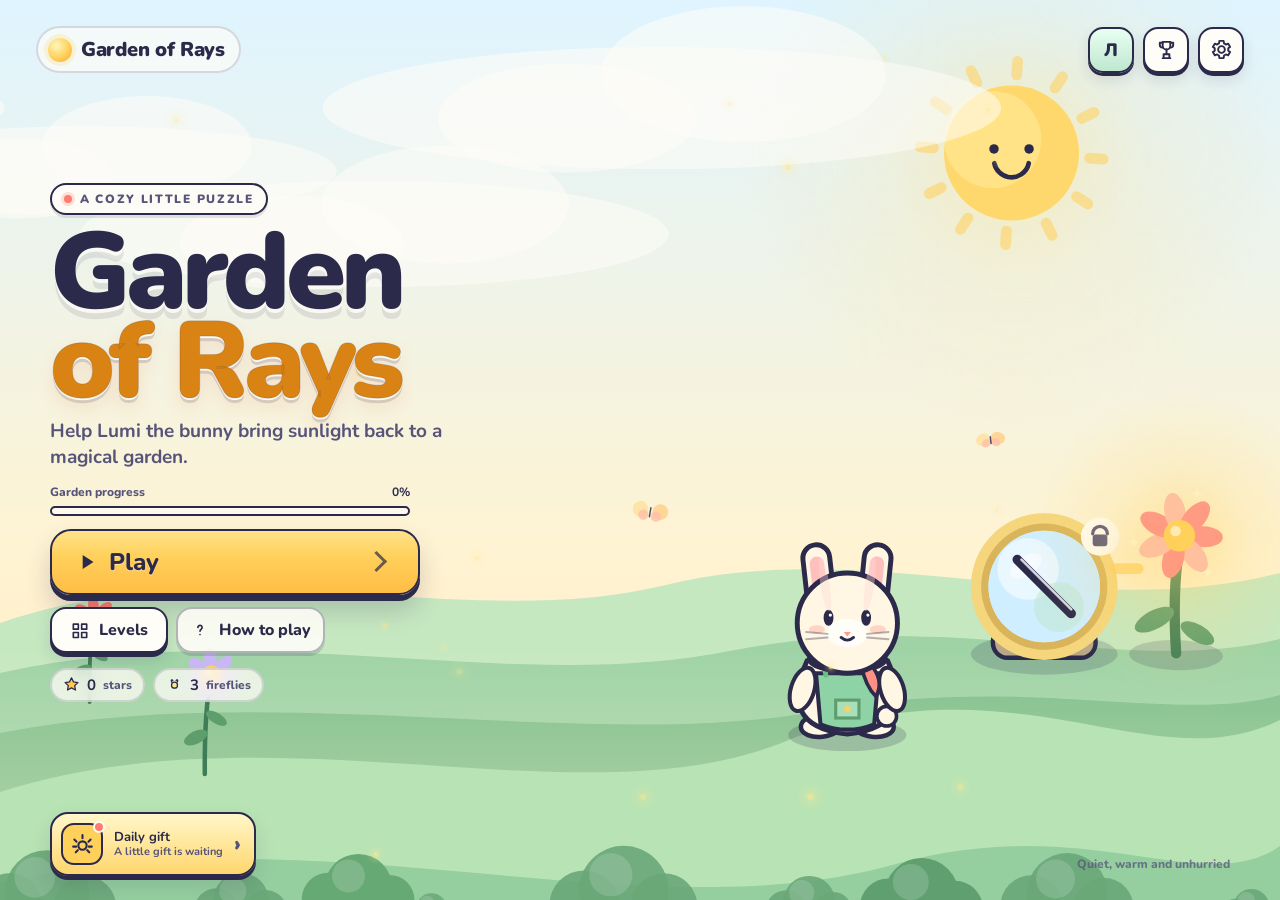
==== index.html @ 7d16b729 "Publish Garden of Rays and Echo Station" ====
<!DOCTYPE html>
<html lang="ru">
<head>
  <meta charset="utf-8">
  <meta name="viewport" content="width=device-width, initial-scale=1, maximum-scale=1, user-scalable=no, viewport-fit=cover">
  <meta name="theme-color" content="#fff6e3">
  <meta name="description" content="Сад Лучей — уютная головоломка о зайчике Луми, который возвращает свет в волшебный сад.">
  <title>Сад Лучей</title>
  <link rel="icon" href="data:image/svg+xml,%3Csvg xmlns='http://www.w3.org/2000/svg' viewBox='0 0 64 64'%3E%3Ccircle cx='32' cy='32' r='30' fill='%23ffd05a'/%3E%3Ccircle cx='32' cy='32' r='17' fill='%23fff6e3'/%3E%3Ccircle cx='26' cy='29' r='2.6' fill='%232b2a4a'/%3E%3Ccircle cx='38' cy='29' r='2.6' fill='%232b2a4a'/%3E%3Cpath d='M26 37q6 5 12 0' fill='none' stroke='%232b2a4a' stroke-width='2.4' stroke-linecap='round'/%3E%3C/svg%3E">
  <link rel="stylesheet" href="assets/style.css">
</head>
<body>
  <div id="app">
    <canvas id="scene" aria-hidden="true"></canvas>

    <div id="ui">
      <div id="loading" class="loading" aria-live="polite">
        <div class="loading-sun" aria-hidden="true"></div>
        <div class="loading-title" id="loading-title">Сад Лучей</div>
        <div class="loading-bar"><i></i></div>
        <div class="loading-text" id="loading-text">Выращиваем лучики…</div>
      </div>

      <section id="screen-menu" class="screen menu" aria-label="Меню">
        <header class="menu-top">
          <div class="brand-mini">
            <span class="brand-sun" aria-hidden="true"></span>
            <span id="brand-name">Сад Лучей</span>
          </div>
          <div class="top-actions">
            <button class="icon-btn" id="btn-profile" aria-label="Профиль" title="Профиль">
              <span class="avatar-fallback" id="profile-avatar">Л</span>
            </button>
            <button class="icon-btn" id="btn-achievements" aria-label="Достижения" title="Достижения">
              <svg viewBox="0 0 24 24" aria-hidden="true"><path d="M8 4h8v4a4 4 0 0 1-8 0V4Z"/><path d="M8 5H5v2a3 3 0 0 0 3 3M16 5h3v2a3 3 0 0 1-3 3M12 12v5M8 21h8M9 17h6v4H9z"/></svg>
            </button>
            <button class="icon-btn" id="btn-settings" aria-label="Настройки" title="Настройки">
              <svg viewBox="0 0 24 24" aria-hidden="true"><path d="M12 15.5a3.5 3.5 0 1 0 0-7 3.5 3.5 0 0 0 0 7Z"/><path d="M19 13.2a7 7 0 0 0 0-2.4l2-1.5-2-3.4-2.4 1a7 7 0 0 0-2-1.2L14.2 3H9.8l-.4 2.7a7 7 0 0 0-2 1.2l-2.4-1-2 3.4 2 1.5a7 7 0 0 0 0 2.4l-2 1.5 2 3.4 2.4-1a7 7 0 0 0 2 1.2l.4 2.7h4.4l.4-2.7a7 7 0 0 0 2-1.2l2.4 1 2-3.4-2-1.5Z"/></svg>
            </button>
          </div>
        </header>

        <div class="menu-hero">
          <div class="menu-copy">
            <div class="eyebrow" id="menu-eyebrow">Уютная головоломка</div>
            <h1 class="logo" id="menu-logo">Сад<br><span>Лучей</span></h1>
            <p class="tagline" id="menu-tagline">Помоги зайчику Луми вернуть солнце в волшебный сад.</p>
            <div class="progress-wrap" id="menu-progress-wrap">
              <div class="progress-top"><span id="menu-progress-label">Прогресс сада</span><strong id="menu-progress-value">0%</strong></div>
              <div class="progress"><i id="menu-progress-bar"></i></div>
            </div>
            <button class="btn btn-primary btn-xl" id="btn-play">
              <svg viewBox="0 0 24 24" aria-hidden="true"><path d="M8 5.5v13l10-6.5-10-6.5Z" fill="currentColor" stroke="none"/></svg>
              <span id="btn-play-label">Играть</span>
            </button>
            <div class="menu-row">
              <button class="btn btn-soft" id="btn-levels">
                <svg viewBox="0 0 24 24" aria-hidden="true"><path d="M4 5h6v6H4zM14 5h6v6h-6zM4 15h6v6H4zM14 15h6v6h-6z"/></svg>
                <span id="btn-levels-label">Уровни</span>
              </button>
              <button class="btn btn-ghost" id="btn-howto">
                <svg viewBox="0 0 24 24" aria-hidden="true"><path d="M9.5 9a2.5 2.5 0 1 1 4.2 1.8c-1 .8-1.7 1.3-1.7 2.7"/><path d="M12 17.5h.01"/></svg>
                <span id="btn-howto-label">Как играть</span>
              </button>
            </div>
            <div class="menu-stats">
              <div class="stat-pill"><span class="stat-icon star-icon" aria-hidden="true"></span><strong id="menu-stars">0</strong><span id="menu-stars-label">звёзд</span></div>
              <div class="stat-pill"><span class="stat-icon fly-icon" aria-hidden="true"></span><strong id="menu-flies">3</strong><span id="menu-flies-label">светлячка</span></div>
            </div>
          </div>
          <div class="menu-scene-space" id="menu-scene-space" aria-hidden="true"></div>
        </div>

        <footer class="menu-bottom">
          <button class="daily-card" id="btn-daily">
            <span class="daily-icon" aria-hidden="true">
              <svg viewBox="0 0 24 24"><path d="M12 3v3M4.2 7.2l2.1 2.1M19.8 7.2l-2.1 2.1M3 14h3M18 14h3M5.5 19.5l2-2M18.5 19.5l-2-2"/><circle cx="12" cy="13" r="4"/></svg>
              <i id="daily-badge"></i>
            </span>
            <span class="daily-copy"><strong id="daily-title">Подарок дня</strong><small id="daily-sub">Загляни в сад за светлячками</small></span>
            <span class="daily-arrow" aria-hidden="true">›</span>
          </button>
          <div class="menu-footnote" id="menu-footnote">Тихо, тепло и без спешки</div>
        </footer>
      </section>

      <section id="screen-levels" class="screen levels hidden" aria-label="Уровни">
        <header class="page-top">
          <button class="icon-btn" id="btn-levels-back" aria-label="Назад">
            <svg viewBox="0 0 24 24" aria-hidden="true"><path d="M15 5 8 12l7 7"/></svg>
          </button>
          <div class="page-heading">
            <h2 id="levels-title">Садовые тропинки</h2>
            <p id="levels-sub">40 уровней, 4 уголка сада</p>
          </div>
          <div class="res-pill"><span class="stat-icon star-icon" aria-hidden="true"></span><strong id="levels-stars">0</strong></div>
        </header>
        <div class="chapter-tabs" id="chapter-tabs" role="tablist"></div>
        <div class="level-grid" id="level-grid"></div>
        <footer class="levels-foot">
          <p id="levels-hint">Собирай звёзды за аккуратные решения.</p>
          <button class="btn btn-soft btn-small" id="btn-levels-reward">
            <span class="stat-icon fly-icon" aria-hidden="true"></span>
            <span id="levels-reward-label">Смотреть рекламу · +5</span>
          </button>
        </footer>
      </section>

      <section id="screen-game" class="screen game hidden" aria-label="Игра">
        <header id="game-top">
          <button class="icon-btn" id="btn-game-back" aria-label="К уровням">
            <svg viewBox="0 0 24 24" aria-hidden="true"><path d="M15 5 8 12l7 7"/></svg>
          </button>
          <div class="game-heading">
            <span id="game-chapter">Поляна</span>
            <strong id="game-level">Уровень 1</strong>
          </div>
          <div class="game-top-right">
            <div class="mini-stars" id="game-stars" aria-label="Звёзды"></div>
            <div class="res-pill small"><span class="stat-icon fly-icon" aria-hidden="true"></span><strong id="game-flies">3</strong></div>
            <button class="icon-btn" id="btn-game-pause" aria-label="Пауза">
              <svg viewBox="0 0 24 24" aria-hidden="true"><path d="M8 5v14M16 5v14"/></svg>
            </button>
          </div>
        </header>

        <div id="board-frame"></div>

        <aside id="game-panel">
          <div class="goal-card">
            <div class="goal-title"><span id="goal-label">Зажги все цветы</span><strong id="goal-count">0/1</strong></div>
            <div class="goal-flowers" id="goal-flowers"></div>
            <p class="game-tip" id="game-tip"></p>
          </div>
          <div class="moves-card">
            <div><span id="moves-label">Ходы</span><strong id="moves-count">0</strong></div>
            <div><span id="best-label">Лучший</span><strong id="best-count">—</strong></div>
            <div><span id="par-label">Норма</span><strong id="par-count">0</strong></div>
          </div>
          <div class="game-actions">
            <button class="btn btn-hint" id="btn-hint">
              <span class="bulb-icon" aria-hidden="true">
                <svg viewBox="0 0 24 24"><path d="M9 18h6M10 21h4"/><path d="M8.5 14a6 6 0 1 1 7 0c-.9.7-1.5 1.6-1.5 2.5H10c0-.9-.6-1.8-1.5-2.5Z"/></svg>
              </span>
              <span id="hint-label">Подсказка</span>
              <span class="cost" id="hint-cost">1</span>
            </button>
            <div class="game-action-row">
              <button class="btn btn-soft" id="btn-undo">
                <svg viewBox="0 0 24 24" aria-hidden="true"><path d="M9 7 4 12l5 5"/><path d="M4 12h9a6 6 0 0 1 6 6"/></svg>
                <span id="undo-label">Отменить</span>
              </button>
              <button class="btn btn-soft" id="btn-reset">
                <svg viewBox="0 0 24 24" aria-hidden="true"><path d="M19 12a7 7 0 1 1-2-5"/><path d="M19 4v6h-6"/></svg>
                <span id="reset-label">Заново</span>
              </button>
            </div>
          </div>
          <p class="game-hintline" id="game-hintline"></p>
        </aside>
      </section>
    </div>

    <div id="modal-layer" class="modal-layer hidden" role="presentation"></div>
    <div id="toast-layer" class="toast-layer" aria-live="polite"></div>
  </div>

  <script src="assets/i18n.js"></script>
  <script src="assets/levels.js"></script>
  <script src="assets/puzzle.js"></script>
  <script src="assets/render.js"></script>
  <script src="assets/audio.js"></script>
  <script src="assets/game.js"></script>
</body>
</html>
---- assets/style.css ----
@font-face {
  font-family: "Nunito";
  font-style: normal;
  font-weight: 400 900;
  font-display: swap;
  src: url("fonts/nunito-cyrillic.woff2") format("woff2");
  unicode-range: U+0301, U+0400-045F, U+0490-0491, U+04B0-04B1, U+2116;
}
@font-face {
  font-family: "Nunito";
  font-style: normal;
  font-weight: 400 900;
  font-display: swap;
  src: url("fonts/nunito-latin-ext.woff2") format("woff2");
  unicode-range: U+0100-02BA, U+02BD-02C5, U+02C7-02CC, U+02CE-02D7, U+02DD-02FF, U+0304, U+0308, U+0329, U+1D00-1DBF, U+1E00-1E9F, U+1EF2-1EFF, U+2020, U+20A0-20AB, U+20AD-20C4, U+2113, U+2C60-2C7F, U+A720-A7FF;
}
@font-face {
  font-family: "Nunito";
  font-style: normal;
  font-weight: 400 900;
  font-display: swap;
  src: url("fonts/nunito-latin.woff2") format("woff2");
  unicode-range: U+0000-00FF, U+0131, U+0152-0153, U+02BB-02BC, U+02C6, U+02DA, U+02DC, U+0304, U+0308, U+0329, U+2000-206F, U+20AC, U+2122, U+2191, U+2193, U+2212, U+2215, U+FEFF, U+FFFD;
}

:root {
  --ink: #2b2a4a;
  --ink-soft: #57547a;
  --ink-faint: #8e8aac;
  --cream: #fff6e3;
  --cream-2: #ffefcf;
  --cream-3: #ffe4ad;
  --paper: #fffdf7;
  --gold: #ffd05a;
  --gold-deep: #f2a62f;
  --coral: #ff7d6e;
  --coral-deep: #e45c50;
  --mint: #bfe8d0;
  --green: #5e9e6d;
  --green-deep: #3e7d55;
  --sky: #a9dbf2;
  --lav: #c9b6f5;
  --violet: #8e77d6;
  --shadow-hard: 0 5px 0 rgba(43, 42, 74, 0.18);
  --shadow-soft: 0 18px 40px rgba(43, 42, 74, 0.18);
  --radius: 22px;
  --safe-top: env(safe-area-inset-top, 0px);
  --safe-right: env(safe-area-inset-right, 0px);
  --safe-bottom: env(safe-area-inset-bottom, 0px);
  --safe-left: env(safe-area-inset-left, 0px);
}

* {
  box-sizing: border-box;
  -webkit-tap-highlight-color: transparent;
}

html,
body {
  margin: 0;
  padding: 0;
  width: 100%;
  height: 100%;
  overflow: hidden;
  background: var(--cream);
  color: var(--ink);
  font-family: "Nunito", "Trebuchet MS", "Segoe UI", sans-serif;
  user-select: none;
  -webkit-user-select: none;
  -webkit-touch-callout: none;
  overscroll-behavior: none;
}

body {
  position: fixed;
  inset: 0;
  touch-action: none;
}

button {
  font: inherit;
  color: inherit;
  border: 0;
  background: none;
  padding: 0;
  cursor: pointer;
  touch-action: manipulation;
}

button:focus-visible,
[tabindex]:focus-visible {
  outline: 3px solid var(--violet);
  outline-offset: 3px;
}

svg {
  display: block;
  width: 1.25em;
  height: 1.25em;
  fill: none;
  stroke: currentColor;
  stroke-width: 2;
  stroke-linecap: round;
  stroke-linejoin: round;
}

#app {
  position: fixed;
  inset: 0;
  overflow: hidden;
  background:
    radial-gradient(circle at 75% 20%, #fffbee 0%, transparent 45%),
    linear-gradient(180deg, #e7f6ff 0%, #fff6e3 62%, #ffe9c4 100%);
}

#scene {
  position: absolute;
  inset: 0;
  width: 100%;
  height: 100%;
  display: block;
  touch-action: none;
}

#ui {
  position: absolute;
  inset: 0;
  z-index: 5;
  pointer-events: none;
  display: flex;
  flex-direction: column;
}

.screen {
  position: absolute;
  inset: 0;
  pointer-events: none;
  display: flex;
  flex-direction: column;
}

.screen button,
.screen .level-btn,
.screen .chapter-tab,
.screen .daily-card {
  pointer-events: auto;
}

.hidden {
  display: none !important;
}

/* ---------- loading ---------- */

.loading {
  position: absolute;
  inset: 0;
  z-index: 90;
  display: flex;
  flex-direction: column;
  align-items: center;
  justify-content: center;
  gap: 16px;
  background:
    radial-gradient(circle at 50% 42%, #fffbea 0%, transparent 46%),
    linear-gradient(180deg, #e8f7ff 0%, #fff6e3 70%, #ffe6b8 100%);
  transition: opacity 0.45s ease, visibility 0.45s ease;
  pointer-events: auto;
}

.loading.done {
  opacity: 0;
  visibility: hidden;
  pointer-events: none;
}

.loading-sun {
  width: 78px;
  height: 78px;
  border-radius: 50%;
  background: radial-gradient(circle at 38% 34%, #fff4b5 0%, var(--gold) 46%, var(--gold-deep) 100%);
  box-shadow: 0 0 0 12px rgba(255, 208, 90, 0.2), 0 0 0 26px rgba(255, 208, 90, 0.09);
  position: relative;
  animation: sun-breathe 2.4s ease-in-out infinite;
}

.loading-sun::before,
.loading-sun::after {
  content: "";
  position: absolute;
  width: 7px;
  height: 7px;
  border-radius: 50%;
  background: var(--ink);
  top: 30px;
}
.loading-sun::before { left: 24px; }
.loading-sun::after { right: 24px; }

@keyframes sun-breathe {
  0%, 100% { transform: scale(1); }
  50% { transform: scale(1.06); }
}

.loading-title {
  font-size: clamp(30px, 6vw, 46px);
  font-weight: 900;
  letter-spacing: -0.03em;
  color: var(--ink);
}

.loading-bar {
  width: min(240px, 60vw);
  height: 12px;
  border: 2px solid var(--ink);
  border-radius: 99px;
  background: var(--paper);
  overflow: hidden;
  box-shadow: 0 3px 0 rgba(43, 42, 74, 0.12);
}

.loading-bar i {
  display: block;
  width: 38%;
  height: 100%;
  border-radius: 99px;
  background: linear-gradient(90deg, var(--gold), var(--coral));
  animation: loading-slide 1.2s ease-in-out infinite alternate;
}

@keyframes loading-slide {
  from { transform: translateX(-15%); }
  to { transform: translateX(175%); }
}

.loading-text {
  font-size: 14px;
  font-weight: 700;
  color: var(--ink-soft);
}

/* ---------- common buttons ---------- */

.btn {
  position: relative;
  display: inline-flex;
  align-items: center;
  justify-content: center;
  gap: 9px;
  min-height: 46px;
  padding: 10px 18px;
  border: 2px solid var(--ink);
  border-radius: 16px;
  font-weight: 800;
  font-size: 16px;
  line-height: 1.1;
  letter-spacing: 0.005em;
  text-align: center;
  color: var(--ink);
  background: var(--paper);
  box-shadow: 0 4px 0 var(--ink), 0 8px 16px rgba(43, 42, 74, 0.13);
  transition: transform 0.12s ease, box-shadow 0.12s ease, filter 0.12s ease;
}

.btn:hover {
  transform: translateY(-2px);
  filter: brightness(1.02);
  box-shadow: 0 6px 0 var(--ink), 0 12px 20px rgba(43, 42, 74, 0.16);
}

.btn:active {
  transform: translateY(3px);
  box-shadow: 0 1px 0 var(--ink), 0 3px 8px rgba(43, 42, 74, 0.12);
}

.btn[disabled] {
  opacity: 0.48;
  pointer-events: none;
  filter: saturate(0.5);
}

.btn-primary {
  background: linear-gradient(180deg, #ffe38a 0%, var(--gold) 42%, #ffbd45 100%);
  text-shadow: 0 1px 0 rgba(255, 255, 255, 0.5);
}

.btn-soft {
  background: var(--paper);
}

.btn-ghost {
  border-color: transparent;
  background: transparent;
  box-shadow: none;
  color: var(--ink-soft);
  padding-inline: 12px;
}

.btn-ghost:hover {
  background: rgba(255, 253, 247, 0.65);
  box-shadow: none;
  transform: translateY(-1px);
}

#btn-howto {
  border-color: rgba(43, 42, 74, 0.34);
  background: rgba(255, 253, 247, 0.88);
  color: var(--ink);
  box-shadow: 0 3px 0 rgba(43, 42, 74, 0.16);
}

#btn-howto:hover {
  background: #fffdf7;
  box-shadow: 0 4px 0 rgba(43, 42, 74, 0.2);
}

.btn-ghost:active {
  transform: translateY(1px);
  box-shadow: none;
}

.btn-coral {
  background: linear-gradient(180deg, #ff9b8c 0%, var(--coral) 55%, #f3695c 100%);
  color: #fff;
  text-shadow: 0 1px 0 rgba(43, 42, 74, 0.25);
}

.btn-xl {
  min-height: 66px;
  padding: 16px 30px;
  font-size: clamp(19px, 2.4vw, 24px);
  border-radius: 21px;
  box-shadow: 0 6px 0 var(--ink), 0 16px 26px rgba(43, 42, 74, 0.2);
}

.btn-xl svg {
  width: 26px;
  height: 26px;
}

.btn-small {
  min-height: 38px;
  padding: 7px 13px;
  border-radius: 13px;
  font-size: 13px;
  box-shadow: 0 3px 0 var(--ink), 0 6px 12px rgba(43, 42, 74, 0.12);
}

.icon-btn {
  display: inline-grid;
  place-items: center;
  width: 46px;
  height: 46px;
  flex: 0 0 auto;
  border: 2px solid var(--ink);
  border-radius: 15px;
  background: var(--paper);
  box-shadow: 0 3px 0 var(--ink), 0 7px 14px rgba(43, 42, 74, 0.12);
  transition: transform 0.12s ease, box-shadow 0.12s ease;
}

.icon-btn:hover {
  transform: translateY(-2px);
  box-shadow: 0 5px 0 var(--ink), 0 9px 16px rgba(43, 42, 74, 0.15);
}

.icon-btn:active {
  transform: translateY(2px);
  box-shadow: 0 1px 0 var(--ink);
}

.icon-btn svg {
  width: 23px;
  height: 23px;
}

/* ---------- menu ---------- */

.menu {
  padding:
    calc(var(--safe-top) + clamp(12px, 2.4vw, 26px))
    calc(var(--safe-right) + clamp(14px, 3vw, 36px))
    calc(var(--safe-bottom) + clamp(12px, 2vw, 24px))
    calc(var(--safe-left) + clamp(14px, 3vw, 36px));
  gap: 10px;
}

.menu-top {
  display: flex;
  align-items: center;
  justify-content: space-between;
  gap: 12px;
  flex: 0 0 auto;
}

.brand-mini {
  display: inline-flex;
  align-items: center;
  gap: 9px;
  font-weight: 900;
  font-size: clamp(15px, 2.1vw, 20px);
  color: var(--ink);
  letter-spacing: -0.015em;
  padding: 8px 14px 8px 10px;
  border: 2px solid rgba(43, 42, 74, 0.16);
  border-radius: 99px;
  background: rgba(255, 253, 247, 0.64);
  backdrop-filter: blur(8px);
}

.brand-sun {
  width: 24px;
  height: 24px;
  border-radius: 50%;
  background: radial-gradient(circle at 36% 32%, #fff7bd 0%, var(--gold) 55%, var(--gold-deep) 100%);
  box-shadow: 0 0 0 4px rgba(255, 208, 90, 0.22);
}

.top-actions {
  display: flex;
  align-items: center;
  gap: 9px;
}

.avatar-fallback {
  font-weight: 900;
  font-size: 18px;
  color: var(--ink);
}

#btn-profile {
  overflow: hidden;
  background: linear-gradient(180deg, #e8fff2 0%, var(--mint) 100%);
}

#btn-profile img {
  width: 100%;
  height: 100%;
  object-fit: cover;
}

.menu-hero {
  width: 100%;
  max-width: 1180px;
  margin: 0 auto;
  flex: 1 1 auto;
  min-height: 0;
  display: grid;
  grid-template-columns: minmax(320px, 1.02fr) minmax(260px, 0.98fr);
  align-items: center;
  gap: clamp(10px, 3vw, 40px);
  padding: 6px 0;
}

.menu-copy {
  position: relative;
  z-index: 2;
  max-width: 560px;
  display: flex;
  flex-direction: column;
  align-items: flex-start;
  gap: clamp(10px, 1.4vh, 16px);
}

.eyebrow {
  display: inline-flex;
  align-items: center;
  gap: 8px;
  padding: 6px 12px;
  border: 2px solid var(--ink);
  border-radius: 99px;
  background: rgba(255, 253, 247, 0.7);
  box-shadow: 0 3px 0 rgba(43, 42, 74, 0.12);
  font-size: clamp(10px, 1.2vw, 12px);
  font-weight: 900;
  letter-spacing: 0.14em;
  text-transform: uppercase;
  color: var(--ink-soft);
}

.eyebrow::before {
  content: "";
  width: 8px;
  height: 8px;
  border-radius: 50%;
  background: var(--coral);
  box-shadow: 0 0 0 3px rgba(255, 125, 110, 0.22);
}

.logo {
  margin: 0;
  font-size: clamp(58px, 8.6vw, 108px);
  line-height: 0.83;
  font-weight: 900;
  letter-spacing: -0.045em;
  color: var(--ink);
  text-shadow: 0 4px 0 rgba(255, 253, 247, 0.85), 0 10px 0 rgba(43, 42, 74, 0.1);
}

.logo em {
  font-style: normal;
  color: #d98314;
  -webkit-text-fill-color: #d98314;
  -webkit-text-stroke: 1px rgba(43, 42, 74, 0.16);
  text-shadow:
    0 2px 0 rgba(255, 253, 247, 0.95),
    0 5px 0 rgba(43, 42, 74, 0.16),
    0 9px 18px rgba(242, 123, 79, 0.16);
}

.tagline {
  margin: 0;
  max-width: 430px;
  font-size: clamp(15px, 1.7vw, 19px);
  line-height: 1.32;
  font-weight: 700;
  color: var(--ink-soft);
}

.progress-wrap {
  width: min(360px, 100%);
  display: flex;
  flex-direction: column;
  gap: 6px;
  margin-top: 2px;
}

.progress-top {
  display: flex;
  align-items: center;
  justify-content: space-between;
  gap: 12px;
  font-size: 12px;
  font-weight: 800;
  color: var(--ink-soft);
}

.progress-top strong {
  color: var(--ink);
}

.progress {
  height: 10px;
  border: 2px solid var(--ink);
  border-radius: 99px;
  background: rgba(255, 253, 247, 0.7);
  overflow: hidden;
}

.progress i {
  display: block;
  width: 0;
  height: 100%;
  border-radius: 99px;
  background: linear-gradient(90deg, var(--mint), var(--gold), var(--coral));
  transition: width 0.45s ease;
}

#btn-play {
  width: min(370px, 100%);
  justify-content: flex-start;
  padding-left: 22px;
  text-align: left;
}

#btn-play span {
  flex: 1;
}

#btn-play::after {
  content: "";
  width: 12px;
  height: 12px;
  border-top: 3px solid var(--ink);
  border-right: 3px solid var(--ink);
  transform: rotate(45deg);
  opacity: 0.7;
  margin-right: 4px;
}

.menu-row {
  display: flex;
  align-items: center;
  gap: 8px;
  flex-wrap: wrap;
}

.menu-stats {
  display: flex;
  gap: 8px;
  flex-wrap: wrap;
  margin-top: 2px;
}

.stat-pill,
.res-pill {
  display: inline-flex;
  align-items: center;
  gap: 7px;
  min-height: 34px;
  padding: 5px 11px;
  border: 2px solid rgba(43, 42, 74, 0.15);
  border-radius: 99px;
  background: rgba(255, 253, 247, 0.74);
  backdrop-filter: blur(7px);
  font-size: 12px;
  font-weight: 800;
  color: var(--ink-soft);
}

.stat-pill strong,
.res-pill strong {
  color: var(--ink);
  font-size: 15px;
}

.stat-icon {
  display: inline-block;
  width: 17px;
  height: 17px;
  flex: 0 0 auto;
}

.star-icon {
  background: url("data:image/svg+xml,%3Csvg xmlns='http://www.w3.org/2000/svg' viewBox='0 0 24 24'%3E%3Cpath d='m12 2.6 2.8 5.7 6.3.9-4.6 4.4 1.1 6.2-5.6-3-5.6 3 1.1-6.2L3 9.2l6.2-.9L12 2.6Z' fill='%23ffc94d' stroke='%232b2a4a' stroke-width='1.8' stroke-linejoin='round'/%3E%3C/svg%3E") center / contain no-repeat;
}

.fly-icon {
  background: url("data:image/svg+xml,%3Csvg xmlns='http://www.w3.org/2000/svg' viewBox='0 0 24 24'%3E%3Ccircle cx='12' cy='13' r='4.2' fill='%23ffe58a' stroke='%232b2a4a' stroke-width='1.8'/%3E%3Cpath d='M8.2 8.6C6.5 5.8 8 4.2 9.7 6.4M15.8 8.6c1.7-2.8.2-4.4-1.5-2.2' fill='%23fff6e3' stroke='%232b2a4a' stroke-width='1.8' stroke-linecap='round'/%3E%3C/svg%3E") center / contain no-repeat;
}

.menu-scene-space {
  min-height: 280px;
  align-self: stretch;
  position: relative;
}

.menu-bottom {
  width: 100%;
  max-width: 1180px;
  margin: 0 auto;
  flex: 0 0 auto;
  display: flex;
  align-items: flex-end;
  justify-content: space-between;
  gap: 14px;
}

.daily-card {
  display: flex;
  align-items: center;
  gap: 11px;
  max-width: 300px;
  padding: 9px 13px 9px 9px;
  border: 2px solid var(--ink);
  border-radius: 18px;
  background: linear-gradient(180deg, #fffdf7, #fff1cf);
  box-shadow: 0 4px 0 var(--ink), 0 10px 20px rgba(43, 42, 74, 0.13);
  text-align: left;
  transition: transform 0.12s ease, box-shadow 0.12s ease;
}

.daily-card:hover {
  transform: translateY(-2px);
  box-shadow: 0 6px 0 var(--ink), 0 13px 24px rgba(43, 42, 74, 0.16);
}

.daily-card:active {
  transform: translateY(2px);
  box-shadow: 0 1px 0 var(--ink);
}

.daily-card.ready {
  background: linear-gradient(180deg, #fff7c9, #ffd66e);
}

.daily-icon {
  position: relative;
  display: grid;
  place-items: center;
  width: 42px;
  height: 42px;
  border: 2px solid var(--ink);
  border-radius: 13px;
  background: var(--gold);
  flex: 0 0 auto;
}

.daily-icon svg {
  width: 25px;
  height: 25px;
}

.daily-icon i {
  position: absolute;
  top: -4px;
  right: -4px;
  width: 12px;
  height: 12px;
  border-radius: 50%;
  border: 2px solid var(--paper);
  background: var(--coral);
  display: none;
}

.daily-card.ready .daily-icon i {
  display: block;
  animation: badge-pulse 1.4s ease-in-out infinite;
}

@keyframes badge-pulse {
  0%, 100% { transform: scale(1); }
  50% { transform: scale(1.28); }
}

.daily-copy {
  display: flex;
  flex-direction: column;
  gap: 1px;
  min-width: 0;
}

.daily-copy strong {
  font-size: 13px;
  line-height: 1.1;
}

.daily-copy small {
  font-size: 11px;
  font-weight: 700;
  color: var(--ink-soft);
  line-height: 1.2;
}

.daily-arrow {
  margin-left: auto;
  font-size: 22px;
  font-weight: 900;
  color: var(--ink-soft);
}

.menu-footnote {
  font-size: 12px;
  font-weight: 800;
  color: rgba(87, 84, 122, 0.75);
  padding-bottom: 4px;
}

/* ---------- level select ---------- */

.levels {
  padding:
    calc(var(--safe-top) + clamp(12px, 2vw, 24px))
    calc(var(--safe-right) + clamp(14px, 3vw, 36px))
    calc(var(--safe-bottom) + clamp(10px, 2vw, 20px))
    calc(var(--safe-left) + clamp(14px, 3vw, 36px));
  gap: clamp(10px, 1.8vh, 18px);
}

.page-top {
  display: flex;
  align-items: center;
  gap: 12px;
  width: 100%;
  max-width: 920px;
  margin: 0 auto;
}

.page-heading {
  flex: 1;
  min-width: 0;
}

.page-heading h2 {
  margin: 0;
  font-size: clamp(20px, 2.6vw, 30px);
  line-height: 1;
  font-weight: 900;
  letter-spacing: -0.03em;
}

.page-heading p {
  margin: 4px 0 0;
  font-size: 12px;
  font-weight: 700;
  color: var(--ink-soft);
}

.chapter-tabs {
  width: 100%;
  max-width: 920px;
  margin: 0 auto;
  display: grid;
  grid-template-columns: repeat(4, minmax(0, 1fr));
  gap: 8px;
}

.chapter-tab {
  display: flex;
  align-items: center;
  justify-content: center;
  gap: 7px;
  min-height: 44px;
  padding: 8px 10px;
  border: 2px solid rgba(43, 42, 74, 0.18);
  border-radius: 15px;
  background: rgba(255, 253, 247, 0.6);
  font-size: clamp(11px, 1.35vw, 14px);
  font-weight: 900;
  color: var(--ink-soft);
  transition: transform 0.12s ease, background 0.12s ease, border-color 0.12s ease;
}

.chapter-tab:hover {
  transform: translateY(-1px);
  border-color: var(--ink);
}

.chapter-tab.active {
  border-color: var(--ink);
  background: var(--gold);
  color: var(--ink);
  box-shadow: 0 3px 0 var(--ink);
}

.chapter-tab.locked {
  opacity: 0.55;
  filter: grayscale(0.8);
}

.chapter-tab .tab-lock {
  width: 13px;
  height: 13px;
}

.level-grid {
  width: 100%;
  max-width: 920px;
  margin: 0 auto;
  flex: 1 1 auto;
  min-height: 0;
  display: grid;
  grid-template-columns: repeat(5, minmax(0, 1fr));
  grid-auto-rows: clamp(92px, 15vh, 146px);
  gap: clamp(8px, 1.4vw, 14px);
  align-content: center;
}

.level-btn {
  position: relative;
  display: flex;
  flex-direction: column;
  align-items: center;
  justify-content: center;
  gap: 4px;
  min-height: 0;
  border: 2px solid var(--ink);
  border-radius: clamp(14px, 2vw, 20px);
  background: linear-gradient(180deg, #fffdf7, #ffedc8);
  box-shadow: 0 4px 0 var(--ink), 0 8px 14px rgba(43, 42, 74, 0.13);
  color: var(--ink);
  font-size: clamp(22px, 3.4vw, 34px);
  font-weight: 900;
  line-height: 1;
  transition: transform 0.12s ease, box-shadow 0.12s ease, background 0.12s ease;
  overflow: hidden;
}

.level-btn::before {
  content: "";
  position: absolute;
  inset: 5px;
  border: 1px dashed rgba(43, 42, 74, 0.16);
  border-radius: clamp(10px, 1.4vw, 15px);
  pointer-events: none;
}

.level-btn:hover {
  transform: translateY(-2px);
  box-shadow: 0 6px 0 var(--ink), 0 11px 18px rgba(43, 42, 74, 0.16);
}

.level-btn:active {
  transform: translateY(2px);
  box-shadow: 0 1px 0 var(--ink);
}

.level-btn.done {
  background: linear-gradient(180deg, #fff8d8, #ffd66e);
}

.level-btn.current {
  background: linear-gradient(180deg, #fffdf7, #c8f0d8);
  animation: current-glow 2s ease-in-out infinite;
}

@keyframes current-glow {
  0%, 100% { box-shadow: 0 4px 0 var(--ink), 0 0 0 0 rgba(94, 158, 109, 0.35); }
  50% { box-shadow: 0 4px 0 var(--ink), 0 0 0 7px rgba(94, 158, 109, 0.16); }
}

.level-btn.locked {
  border-color: rgba(43, 42, 74, 0.22);
  background: rgba(255, 253, 247, 0.38);
  box-shadow: 0 3px 0 rgba(43, 42, 74, 0.16);
  color: var(--ink-faint);
  cursor: not-allowed;
}

.level-btn.locked::before {
  border-color: transparent;
}

.level-stars {
  display: flex;
  align-items: center;
  justify-content: center;
  gap: 1px;
  height: 13px;
}

.level-stars span {
  width: 13px;
  height: 13px;
  background: url("data:image/svg+xml,%3Csvg xmlns='http://www.w3.org/2000/svg' viewBox='0 0 24 24'%3E%3Cpath d='m12 2.6 2.8 5.7 6.3.9-4.6 4.4 1.1 6.2-5.6-3-5.6 3 1.1-6.2L3 9.2l6.2-.9L12 2.6Z' fill='%23d9d4e6' stroke='%232b2a4a' stroke-width='1.6' stroke-linejoin='round'/%3E%3C/svg%3E") center / contain no-repeat;
}

.level-stars span.on {
  background-image: url("data:image/svg+xml,%3Csvg xmlns='http://www.w3.org/2000/svg' viewBox='0 0 24 24'%3E%3Cpath d='m12 2.6 2.8 5.7 6.3.9-4.6 4.4 1.1 6.2-5.6-3-5.6 3 1.1-6.2L3 9.2l6.2-.9L12 2.6Z' fill='%23ffc94d' stroke='%232b2a4a' stroke-width='1.6' stroke-linejoin='round'/%3E%3C/svg%3E");
}

.level-lock {
  width: 22px;
  height: 22px;
  opacity: 0.7;
}

.level-num {
  position: relative;
  z-index: 1;
}

.levels-foot {
  width: 100%;
  max-width: 920px;
  margin: 0 auto;
  display: flex;
  align-items: center;
  justify-content: space-between;
  gap: 10px;
}

.levels-foot p {
  margin: 0;
  font-size: 12px;
  font-weight: 700;
  color: var(--ink-soft);
}

/* ---------- game ---------- */

.game {
  display: grid;
  grid-template-columns: minmax(0, 1fr) clamp(280px, 30vw, 360px);
  grid-template-rows: auto minmax(0, 1fr);
  padding:
    calc(var(--safe-top) + 10px)
    calc(var(--safe-right) + clamp(10px, 1.8vw, 22px))
    calc(var(--safe-bottom) + 10px)
    calc(var(--safe-left) + clamp(10px, 1.8vw, 22px));
  gap: 10px clamp(10px, 1.5vw, 18px);
}

#game-top {
  grid-column: 1 / -1;
  display: flex;
  align-items: center;
  gap: 10px;
  min-height: 48px;
}

.game-heading {
  flex: 1;
  min-width: 0;
  display: flex;
  flex-direction: column;
  gap: 1px;
  padding-left: 2px;
}

.game-heading span {
  font-size: 10px;
  font-weight: 900;
  letter-spacing: 0.12em;
  text-transform: uppercase;
  color: var(--ink-soft);
  white-space: nowrap;
  overflow: hidden;
  text-overflow: ellipsis;
}

.game-heading strong {
  font-size: clamp(16px, 1.8vw, 21px);
  line-height: 1.05;
  font-weight: 900;
  letter-spacing: -0.02em;
  white-space: nowrap;
  overflow: hidden;
  text-overflow: ellipsis;
}

.game-top-right {
  display: flex;
  align-items: center;
  gap: 7px;
}

.mini-stars {
  display: flex;
  align-items: center;
  gap: 2px;
  padding: 7px 10px;
  border: 2px solid rgba(43, 42, 74, 0.14);
  border-radius: 99px;
  background: rgba(255, 253, 247, 0.72);
  backdrop-filter: blur(7px);
}

.mini-stars span {
  width: 18px;
  height: 18px;
  background: url("data:image/svg+xml,%3Csvg xmlns='http://www.w3.org/2000/svg' viewBox='0 0 24 24'%3E%3Cpath d='m12 2.6 2.8 5.7 6.3.9-4.6 4.4 1.1 6.2-5.6-3-5.6 3 1.1-6.2L3 9.2l6.2-.9L12 2.6Z' fill='%23d9d4e6' stroke='%232b2a4a' stroke-width='1.6' stroke-linejoin='round'/%3E%3C/svg%3E") center / contain no-repeat;
  transition: transform 0.2s ease;
}

.mini-stars span.on {
  background-image: url("data:image/svg+xml,%3Csvg xmlns='http://www.w3.org/2000/svg' viewBox='0 0 24 24'%3E%3Cpath d='m12 2.6 2.8 5.7 6.3.9-4.6 4.4 1.1 6.2-5.6-3-5.6 3 1.1-6.2L3 9.2l6.2-.9L12 2.6Z' fill='%23ffc94d' stroke='%232b2a4a' stroke-width='1.6' stroke-linejoin='round'/%3E%3C/svg%3E");
  transform: scale(1.06);
}

.res-pill.small {
  min-height: 34px;
  padding: 5px 10px;
}

#board-frame {
  grid-column: 1;
  grid-row: 2;
  min-width: 0;
  min-height: 0;
  pointer-events: none;
}

#game-panel {
  grid-column: 2;
  grid-row: 2;
  min-height: 0;
  display: flex;
  flex-direction: column;
  gap: 10px;
  padding: 2px;
}

.goal-card,
.moves-card {
  border: 2px solid var(--ink);
  border-radius: 18px;
  background: rgba(255, 253, 247, 0.82);
  backdrop-filter: blur(9px);
  box-shadow: 0 4px 0 rgba(43, 42, 74, 0.14), 0 10px 20px rgba(43, 42, 74, 0.1);
  padding: 12px 13px;
}

.goal-title {
  display: flex;
  align-items: center;
  justify-content: space-between;
  gap: 10px;
  font-size: 13px;
  font-weight: 900;
  color: var(--ink-soft);
}

.goal-title strong {
  font-size: 15px;
  color: var(--ink);
  background: var(--cream-2);
  border-radius: 99px;
  padding: 2px 9px;
}

.goal-flowers {
  display: flex;
  align-items: center;
  gap: 7px;
  margin-top: 8px;
  min-height: 30px;
  flex-wrap: wrap;
}

.goal-flower {
  width: 30px;
  height: 30px;
  opacity: 0.42;
  filter: grayscale(0.8);
  transition: opacity 0.25s ease, filter 0.25s ease, transform 0.25s ease;
}

.goal-flower.lit {
  opacity: 1;
  filter: none;
  transform: translateY(-2px) scale(1.06);
}

.game-tip {
  margin: 8px 0 0;
  font-size: 11.5px;
  line-height: 1.28;
  font-weight: 700;
  color: var(--ink-soft);
}

.moves-card {
  display: grid;
  grid-template-columns: repeat(3, 1fr);
  gap: 4px;
  padding: 10px 8px;
  text-align: center;
}

.moves-card div {
  display: flex;
  flex-direction: column;
  gap: 1px;
  border-right: 1px dashed rgba(43, 42, 74, 0.14);
}

.moves-card div:last-child {
  border-right: 0;
}

.moves-card span {
  font-size: 10px;
  font-weight: 800;
  color: var(--ink-soft);
}

.moves-card strong {
  font-size: 20px;
  line-height: 1;
  font-weight: 900;
}

.game-actions {
  display: flex;
  flex-direction: column;
  gap: 8px;
}

.game-action-row {
  display: flex;
  gap: 8px;
}

.game-action-row .btn {
  flex: 1;
  min-width: 0;
  min-height: 42px;
  padding: 7px 8px;
  font-size: 13px;
  border-radius: 14px;
}

.btn-hint {
  justify-content: flex-start;
  background: linear-gradient(180deg, #fffdf7, #ffe6a3);
  padding: 10px 12px;
}

.bulb-icon {
  display: grid;
  place-items: center;
  width: 26px;
  height: 26px;
  border-radius: 50%;
  background: var(--gold);
  border: 2px solid var(--ink);
  color: var(--ink);
  flex: 0 0 auto;
}

.bulb-icon svg {
  width: 15px;
  height: 15px;
}

.btn-hint .cost {
  margin-left: auto;
  display: inline-flex;
  align-items: center;
  gap: 4px;
  padding: 2px 8px 2px 7px;
  border: 2px solid var(--ink);
  border-radius: 99px;
  background: var(--paper);
  font-size: 12px;
  font-weight: 900;
}

.btn-hint .cost::before {
  content: "";
  width: 12px;
  height: 12px;
  background: url("data:image/svg+xml,%3Csvg xmlns='http://www.w3.org/2000/svg' viewBox='0 0 24 24'%3E%3Ccircle cx='12' cy='13' r='4.2' fill='%23ffe58a' stroke='%232b2a4a' stroke-width='2'/%3E%3Cpath d='M8.2 8.6C6.5 5.8 8 4.2 9.7 6.4M15.8 8.6c1.7-2.8.2-4.4-1.5-2.2' fill='%23fff6e3' stroke='%232b2a4a' stroke-width='2' stroke-linecap='round'/%3E%3C/svg%3E") center / contain no-repeat;
}

.game-hintline {
  margin: 0;
  padding: 0 4px;
  font-size: 10.5px;
  line-height: 1.3;
  font-weight: 700;
  color: rgba(87, 84, 122, 0.8);
}

/* ---------- modals ---------- */

.modal-layer {
  position: absolute;
  inset: 0;
  z-index: 60;
  display: grid;
  place-items: center;
  padding:
    calc(var(--safe-top) + 14px)
    calc(var(--safe-right) + 14px)
    calc(var(--safe-bottom) + 14px)
    calc(var(--safe-left) + 14px);
  background: rgba(43, 42, 74, 0.4);
  backdrop-filter: blur(7px);
  pointer-events: auto;
  animation: fade-in 0.18s ease both;
}

@keyframes fade-in {
  from { opacity: 0; }
}

.modal {
  width: min(440px, 94vw);
  max-height: min(86dvh, 760px);
  display: flex;
  flex-direction: column;
  border: 2px solid var(--ink);
  border-radius: 26px;
  background: linear-gradient(180deg, #fffdf7 0%, var(--cream) 100%);
  box-shadow: 0 10px 0 rgba(43, 42, 74, 0.22), 0 30px 70px rgba(26, 24, 52, 0.32);
  overflow: hidden;
  animation: modal-pop 0.24s cubic-bezier(0.2, 0.9, 0.25, 1.15) both;
}

.modal.wide {
  width: min(560px, 94vw);
}

@keyframes modal-pop {
  from { transform: translateY(18px) scale(0.94); opacity: 0.4; }
}

.modal-head {
  display: flex;
  align-items: flex-start;
  gap: 12px;
  padding: 18px 18px 10px;
  flex: 0 0 auto;
}

.modal-head-copy {
  flex: 1;
  min-width: 0;
}

.modal-kicker {
  margin: 0 0 3px;
  font-size: 10px;
  letter-spacing: 0.14em;
  text-transform: uppercase;
  font-weight: 900;
  color: var(--coral-deep);
}

.modal-title {
  margin: 0;
  font-size: clamp(22px, 3.2vw, 28px);
  line-height: 1.05;
  font-weight: 900;
  letter-spacing: -0.03em;
}

.modal-sub {
  margin: 6px 0 0;
  font-size: 13px;
  line-height: 1.35;
  font-weight: 700;
  color: var(--ink-soft);
}

.modal-close {
  display: grid;
  place-items: center;
  width: 36px;
  height: 36px;
  flex: 0 0 auto;
  border: 2px solid rgba(43, 42, 74, 0.18);
  border-radius: 12px;
  background: rgba(255, 253, 247, 0.8);
  color: var(--ink-soft);
  transition: background 0.12s ease, transform 0.12s ease;
}

.modal-close:hover {
  background: var(--cream-2);
  transform: rotate(4deg);
}

.modal-close svg {
  width: 18px;
  height: 18px;
}

.modal-body {
  padding: 4px 18px 16px;
  overflow-y: auto;
  overscroll-behavior: contain;
  scrollbar-width: thin;
  scrollbar-color: rgba(43, 42, 74, 0.25) transparent;
  font-size: 13.5px;
  line-height: 1.42;
  font-weight: 650;
  color: var(--ink-soft);
}

.modal-body p {
  margin: 0 0 9px;
}

.modal-body strong {
  color: var(--ink);
}

.modal-actions {
  display: flex;
  flex-direction: column;
  gap: 8px;
  padding: 0 18px 18px;
  flex: 0 0 auto;
}

.modal-actions.row {
  flex-direction: row;
}

.modal-actions .btn {
  width: 100%;
}

.modal-actions.row .btn {
  flex: 1;
}

/* completion */

.complete-hero {
  position: relative;
  display: flex;
  flex-direction: column;
  align-items: center;
  gap: 8px;
  padding: 8px 18px 4px;
  text-align: center;
}

.complete-stars {
  display: flex;
  align-items: flex-end;
  justify-content: center;
  gap: 4px;
  min-height: 54px;
}

.complete-stars span {
  width: 42px;
  height: 42px;
  background: url("data:image/svg+xml,%3Csvg xmlns='http://www.w3.org/2000/svg' viewBox='0 0 24 24'%3E%3Cpath d='m12 2.6 2.8 5.7 6.3.9-4.6 4.4 1.1 6.2-5.6-3-5.6 3 1.1-6.2L3 9.2l6.2-.9L12 2.6Z' fill='%23d9d4e6' stroke='%232b2a4a' stroke-width='1.5' stroke-linejoin='round'/%3E%3C/svg%3E") center / contain no-repeat;
  opacity: 0.5;
  transform: scale(0.82);
}

.complete-stars span.on {
  opacity: 1;
  transform: scale(1);
  background-image: url("data:image/svg+xml,%3Csvg xmlns='http://www.w3.org/2000/svg' viewBox='0 0 24 24'%3E%3Cpath d='m12 2.6 2.8 5.7 6.3.9-4.6 4.4 1.1 6.2-5.6-3-5.6 3 1.1-6.2L3 9.2l6.2-.9L12 2.6Z' fill='%23ffc94d' stroke='%232b2a4a' stroke-width='1.5' stroke-linejoin='round'/%3E%3C/svg%3E");
  animation: star-pop 0.45s cubic-bezier(0.2, 1.5, 0.4, 1) both;
}

.complete-stars span.pop-2 { animation-delay: 0.13s; }
.complete-stars span.pop-3 { animation-delay: 0.26s; }

@keyframes star-pop {
  0% { transform: scale(0.3) rotate(-14deg); opacity: 0; }
  70% { transform: scale(1.15) rotate(4deg); opacity: 1; }
  100% { transform: scale(1); opacity: 1; }
}

.complete-title {
  margin: 0;
  font-size: clamp(23px, 3.4vw, 30px);
  font-weight: 900;
  letter-spacing: -0.03em;
}

.complete-meta {
  display: flex;
  justify-content: center;
  gap: 7px;
  flex-wrap: wrap;
  margin-top: 2px;
}

.meta-chip {
  padding: 4px 10px;
  border-radius: 99px;
  background: var(--cream-2);
  border: 1px solid rgba(43, 42, 74, 0.12);
  font-size: 12px;
  font-weight: 800;
  color: var(--ink-soft);
}

.meta-chip strong {
  color: var(--ink);
}

.reward-note {
  display: flex;
  align-items: center;
  justify-content: center;
  gap: 6px;
  font-size: 12px;
  font-weight: 800;
  color: var(--green-deep);
}

.chapter-banner {
  margin: 2px 18px 8px;
  padding: 9px 12px;
  border: 2px dashed rgba(43, 42, 74, 0.25);
  border-radius: 14px;
  background: rgba(191, 232, 208, 0.35);
  text-align: center;
  font-size: 12px;
  font-weight: 800;
  color: var(--green-deep);
}

/* settings */

.settings-list {
  display: flex;
  flex-direction: column;
  gap: 8px;
}

.setting-row {
  display: flex;
  align-items: center;
  gap: 10px;
  min-height: 50px;
  padding: 8px 11px;
  border: 2px solid rgba(43, 42, 74, 0.13);
  border-radius: 14px;
  background: rgba(255, 253, 247, 0.65);
}

.setting-copy {
  flex: 1;
  min-width: 0;
  display: flex;
  flex-direction: column;
  gap: 1px;
}

.setting-copy strong {
  font-size: 13px;
}

.setting-copy small {
  font-size: 11px;
  font-weight: 650;
  color: var(--ink-soft);
}

.switch {
  width: 48px;
  height: 28px;
  flex: 0 0 auto;
  border: 2px solid var(--ink);
  border-radius: 99px;
  background: #d9d4e6;
  position: relative;
  transition: background 0.16s ease;
}

.switch::after {
  content: "";
  position: absolute;
  top: 2px;
  left: 2px;
  width: 20px;
  height: 20px;
  border-radius: 50%;
  background: var(--paper);
  border: 2px solid var(--ink);
  transition: transform 0.16s ease;
}

.switch.on {
  background: var(--mint);
}

.switch.on::after {
  transform: translateX(20px);
}

.segmented {
  display: flex;
  gap: 4px;
  padding: 3px;
  border: 2px solid rgba(43, 42, 74, 0.14);
  border-radius: 12px;
  background: rgba(255, 253, 247, 0.6);
}

.segmented button {
  min-width: 42px;
  padding: 5px 8px;
  border-radius: 8px;
  font-size: 12px;
  font-weight: 900;
  color: var(--ink-soft);
}

.segmented button.active {
  background: var(--gold);
  color: var(--ink);
  box-shadow: 0 2px 0 var(--ink);
}

.danger-btn {
  min-height: 40px;
  border: 2px solid rgba(228, 92, 80, 0.4);
  border-radius: 12px;
  background: rgba(255, 125, 110, 0.08);
  color: var(--coral-deep);
  font-size: 12px;
  font-weight: 900;
}

/* leaderboard */

.lb-list {
  display: flex;
  flex-direction: column;
  gap: 5px;
}

.lb-row {
  display: flex;
  align-items: center;
  gap: 9px;
  padding: 7px 9px;
  border-radius: 12px;
  background: rgba(255, 253, 247, 0.7);
  border: 1px solid rgba(43, 42, 74, 0.08);
}

.lb-row.me {
  background: rgba(255, 208, 90, 0.28);
  border-color: rgba(242, 166, 47, 0.55);
}

.lb-rank {
  width: 24px;
  text-align: center;
  font-size: 13px;
  font-weight: 900;
  color: var(--ink-soft);
}

.lb-avatar {
  width: 27px;
  height: 27px;
  border-radius: 50%;
  background: var(--mint);
  border: 2px solid var(--ink);
  display: grid;
  place-items: center;
  font-size: 12px;
  font-weight: 900;
  overflow: hidden;
  flex: 0 0 auto;
}

.lb-avatar img {
  width: 100%;
  height: 100%;
  object-fit: cover;
}

.lb-name {
  flex: 1;
  min-width: 0;
  font-size: 12.5px;
  font-weight: 800;
  white-space: nowrap;
  overflow: hidden;
  text-overflow: ellipsis;
}

.lb-score {
  font-size: 13px;
  font-weight: 900;
  color: var(--ink);
}

.lb-empty {
  padding: 14px;
  border: 2px dashed rgba(43, 42, 74, 0.2);
  border-radius: 14px;
  text-align: center;
  font-size: 12px;
  font-weight: 700;
  color: var(--ink-soft);
}

/* achievements */

.ach-grid {
  display: grid;
  grid-template-columns: 1fr 1fr;
  gap: 7px;
}

.ach-card {
  display: flex;
  gap: 8px;
  align-items: flex-start;
  padding: 9px;
  border: 2px solid rgba(43, 42, 74, 0.11);
  border-radius: 14px;
  background: rgba(255, 253, 247, 0.6);
  opacity: 0.55;
}

.ach-card.on {
  opacity: 1;
  border-color: rgba(242, 166, 47, 0.55);
  background: rgba(255, 208, 90, 0.18);
}

.ach-badge {
  width: 30px;
  height: 30px;
  flex: 0 0 auto;
  display: grid;
  place-items: center;
  border: 2px solid var(--ink);
  border-radius: 10px;
  background: var(--cream-2);
  font-size: 15px;
}

.ach-card.on .ach-badge {
  background: var(--gold);
}

.ach-copy {
  min-width: 0;
}

.ach-copy strong {
  display: block;
  font-size: 11.5px;
  line-height: 1.15;
}

.ach-copy small {
  display: block;
  margin-top: 2px;
  font-size: 10px;
  line-height: 1.2;
  font-weight: 650;
  color: var(--ink-soft);
}

/* daily */

.daily-hero {
  display: flex;
  align-items: center;
  gap: 12px;
  margin: 2px 0 12px;
  padding: 12px;
  border: 2px solid var(--ink);
  border-radius: 18px;
  background: linear-gradient(135deg, #fff6c8, #ffd66e);
}

.daily-hero-icon {
  width: 52px;
  height: 52px;
  flex: 0 0 auto;
  display: grid;
  place-items: center;
  border: 2px solid var(--ink);
  border-radius: 16px;
  background: var(--paper);
}

.daily-hero-icon svg {
  width: 30px;
  height: 30px;
}

.daily-hero-copy strong {
  display: block;
  font-size: 15px;
}

.daily-hero-copy span {
  display: block;
  font-size: 11.5px;
  font-weight: 700;
  color: var(--ink-soft);
  margin-top: 2px;
}

.streak {
  display: flex;
  gap: 5px;
  margin: 8px 0 4px;
}

.streak i {
  flex: 1;
  height: 9px;
  border-radius: 99px;
  border: 1.5px solid rgba(43, 42, 74, 0.2);
  background: rgba(255, 253, 247, 0.6);
}

.streak i.on {
  background: var(--coral);
  border-color: var(--ink);
}

/* how to */

.how-grid {
  display: flex;
  flex-direction: column;
  gap: 8px;
}

.how-row {
  display: flex;
  gap: 10px;
  align-items: flex-start;
  padding: 8px 0;
  border-bottom: 1px dashed rgba(43, 42, 74, 0.14);
}

.how-row:last-child {
  border-bottom: 0;
}

.how-ico {
  width: 34px;
  height: 34px;
  flex: 0 0 auto;
  display: grid;
  place-items: center;
  border-radius: 11px;
  border: 2px solid var(--ink);
  background: var(--cream-2);
  font-size: 16px;
  font-weight: 900;
}

.how-row strong {
  display: block;
  font-size: 12.5px;
  color: var(--ink);
}

.how-row span {
  display: block;
  font-size: 11.5px;
  line-height: 1.3;
  color: var(--ink-soft);
}

/* toasts */

.toast-layer {
  position: absolute;
  left: 50%;
  bottom: calc(var(--safe-bottom) + 22px);
  transform: translateX(-50%);
  z-index: 80;
  display: flex;
  flex-direction: column;
  gap: 7px;
  align-items: center;
  pointer-events: none;
  width: min(420px, calc(100vw - 28px));
}

.toast {
  display: flex;
  align-items: center;
  gap: 8px;
  max-width: 100%;
  padding: 9px 15px;
  border: 2px solid var(--ink);
  border-radius: 99px;
  background: var(--ink);
  color: var(--cream);
  font-size: 12.5px;
  font-weight: 800;
  box-shadow: 0 5px 0 rgba(43, 42, 74, 0.2), 0 12px 24px rgba(43, 42, 74, 0.25);
  animation: toast-in 0.24s cubic-bezier(0.2, 1.2, 0.3, 1) both;
}

.toast.out {
  animation: toast-out 0.24s ease both;
}

.toast .toast-ico {
  color: var(--gold);
}

@keyframes toast-in {
  from { transform: translateY(12px) scale(0.94); opacity: 0; }
}

@keyframes toast-out {
  to { transform: translateY(8px) scale(0.96); opacity: 0; }
}

/* ---------- night chapter contrast ---------- */

.game.night .game-heading span {
  color: rgba(232, 236, 255, 0.78);
  text-shadow: 0 1px 6px rgba(12, 16, 44, 0.55);
}

.game.night .game-heading strong {
  color: #f7f4ff;
  text-shadow: 0 2px 8px rgba(12, 16, 44, 0.6);
}

.game.night #game-hintline {
  color: rgba(226, 231, 255, 0.8);
}

.levels.night .page-heading h2 {
  color: #f7f4ff;
  text-shadow: 0 2px 10px rgba(12, 16, 44, 0.55);
}

.levels.night .page-heading p {
  color: rgba(232, 236, 255, 0.8);
}

/* ---------- responsive ---------- */

@media (orientation: portrait) {
  .menu {
    padding-top: calc(var(--safe-top) + 10px);
    background: linear-gradient(
      180deg,
      rgba(255, 246, 227, 0) 0,
      rgba(255, 246, 227, 0) calc(27vh + 62px),
      rgba(255, 246, 227, 0.9) calc(27vh + 104px),
      #fff6e3 calc(27vh + 156px)
    );
  }

  .menu-hero {
    grid-template-columns: 1fr;
    grid-template-rows: clamp(178px, 27vh, 258px) minmax(0, 1fr);
    align-content: start;
    align-items: stretch;
    gap: 0;
    padding: 0;
  }

  .menu-scene-space {
    order: -1;
    min-height: 0;
    height: 100%;
    width: 100%;
  }

  .menu-copy {
    max-width: 100%;
    align-items: center;
    text-align: center;
    align-self: center;
    gap: 8px;
    padding: 14px 2px 4px;
  }

  .logo {
    font-size: clamp(48px, 14vw, 76px);
  }

  .tagline {
    max-width: 330px;
    font-size: 14px;
  }

  .eyebrow {
    display: none;
  }

  .progress-wrap {
    width: min(330px, 100%);
  }

  #btn-play {
    width: min(330px, 100%);
    min-height: 58px;
    font-size: 20px;
    justify-content: center;
  }

  #btn-play span {
    flex: 0 1 auto;
  }

  #btn-play::after {
    display: none;
  }

  .menu-row {
    justify-content: center;
    width: 100%;
  }

  .menu-row .btn {
    flex: 1;
    max-width: 160px;
    min-height: 42px;
    font-size: 13px;
    padding-inline: 8px;
  }

  .menu-stats {
    justify-content: center;
  }

  .menu-bottom {
    flex-direction: column;
    align-items: stretch;
    gap: 6px;
  }

  .daily-card {
    max-width: none;
    width: 100%;
  }

  .menu-footnote {
    display: none;
  }

  .levels {
    gap: 8px;
  }

  .chapter-tabs {
    grid-template-columns: repeat(2, minmax(0, 1fr));
    gap: 5px;
  }

  .chapter-tab {
    min-height: 36px;
    font-size: 11px;
    border-radius: 11px;
  }

  .level-grid {
    grid-template-columns: repeat(5, minmax(0, 1fr));
    grid-auto-rows: clamp(86px, 12vh, 116px);
    gap: 7px;
  }

  .level-btn {
    border-radius: 15px;
    font-size: clamp(18px, 6vw, 27px);
  }

  .levels-foot {
    flex-direction: column;
    align-items: stretch;
    gap: 6px;
  }

  .levels-foot p {
    text-align: center;
  }

  .game {
    grid-template-columns: minmax(0, 1fr);
    grid-template-rows: auto minmax(0, 1fr) auto;
    padding:
      calc(var(--safe-top) + 8px)
      calc(var(--safe-right) + 9px)
      calc(var(--safe-bottom) + 7px)
      calc(var(--safe-left) + 9px);
    gap: 7px;
  }

  #game-top {
    grid-column: 1;
    grid-row: 1;
    min-height: 42px;
    gap: 5px;
  }

  .game-heading {
    padding-left: 0;
  }

  .game-heading span {
    font-size: 8.5px;
    letter-spacing: 0.07em;
  }

  .game-heading strong {
    font-size: 15px;
  }

  .game-top-right {
    gap: 4px;
  }

  #board-frame {
    grid-column: 1;
    grid-row: 2;
  }

  #game-panel {
    grid-column: 1;
    grid-row: 3;
    display: flex;
    flex-direction: column;
    gap: 6px;
    padding: 0;
  }

  .goal-card {
    display: flex;
    align-items: center;
    gap: 9px;
    padding: 7px 10px;
    border-radius: 14px;
  }

  .goal-title {
    flex: 1;
    font-size: 11.5px;
    gap: 6px;
    justify-content: flex-start;
  }

  .goal-title strong {
    font-size: 12px;
    margin-left: auto;
  }

  .goal-flowers {
    margin: 0;
    min-height: 24px;
    flex-wrap: nowrap;
  }

  .goal-flower {
    width: 24px;
    height: 24px;
  }

  .game-tip,
  .moves-card,
  .game-hintline {
    display: none;
  }

  .game-actions {
    flex-direction: row;
    gap: 6px;
  }

  .btn-hint {
    flex: 1.35;
    min-height: 40px;
    padding: 6px 9px;
    font-size: 12px;
    border-radius: 13px;
  }

  .bulb-icon {
    width: 23px;
    height: 23px;
  }

  .btn-hint .cost {
    font-size: 11px;
    padding: 1px 7px 1px 6px;
  }

  .game-action-row {
    flex: 1;
    gap: 6px;
  }

  .game-action-row .btn {
    min-height: 40px;
    font-size: 0;
    padding: 6px;
    border-radius: 13px;
  }

  .game-action-row .btn svg {
    width: 20px;
    height: 20px;
  }

  .game-action-row .btn span {
    display: none;
  }

  .mini-stars {
    padding: 4px 7px;
  }

  .mini-stars span {
    width: 15px;
    height: 15px;
  }

  .res-pill.small {
    min-height: 30px;
    padding: 4px 8px;
    font-size: 10px;
  }

  .res-pill.small strong {
    font-size: 12px;
  }

  .icon-btn {
    width: 40px;
    height: 40px;
    border-radius: 13px;
  }

  .icon-btn svg {
    width: 20px;
    height: 20px;
  }

  .modal-actions {
    padding-bottom: calc(14px + var(--safe-bottom));
  }

  .modal-actions.row {
    flex-direction: column;
  }

  .ach-grid {
    grid-template-columns: 1fr;
  }
}

@media (max-height: 760px) and (orientation: portrait) {
  .menu {
    background: linear-gradient(
      180deg,
      rgba(255, 246, 227, 0) 0,
      rgba(255, 246, 227, 0) calc(24vh + 58px),
      rgba(255, 246, 227, 0.9) calc(24vh + 96px),
      #fff6e3 calc(24vh + 140px)
    );
  }

  .menu-hero {
    grid-template-rows: clamp(140px, 24vh, 190px) minmax(0, 1fr);
  }

  .menu-copy {
    gap: 6px;
    padding-top: 8px;
  }

  .logo {
    font-size: 52px;
  }

  .tagline {
    font-size: 13px;
  }

  #btn-play {
    min-height: 50px;
    font-size: 18px;
  }

  .progress-wrap {
    width: min(300px, 100%);
  }

  .menu-row .btn {
    min-height: 38px;
  }
}

@media (max-height: 620px) and (orientation: landscape) {
  .menu {
    padding-top: calc(var(--safe-top) + 8px);
    padding-bottom: calc(var(--safe-bottom) + 8px);
  }

  .menu-hero {
    gap: 8px;
  }

  .eyebrow,
  .tagline,
  .progress-wrap,
  .menu-footnote {
    display: none;
  }

  .menu-copy {
    gap: 8px;
  }

  .logo {
    font-size: clamp(44px, 7.6vw, 72px);
  }

  .btn-xl {
    min-height: 50px;
    padding: 10px 22px;
    font-size: 18px;
  }

  .menu-bottom {
    align-items: center;
  }

  .daily-card {
    padding: 6px 10px 6px 7px;
  }

  .daily-icon {
    width: 34px;
    height: 34px;
  }

  .menu-stats {
    margin-top: 0;
  }

  .stat-pill {
    min-height: 28px;
    padding: 3px 9px;
  }

  .levels {
    gap: 6px;
    padding-top: calc(var(--safe-top) + 7px);
    padding-bottom: calc(var(--safe-bottom) + 5px);
  }

  .page-heading h2 {
    font-size: 19px;
  }

  .page-heading p {
    display: none;
  }

  .chapter-tab {
    min-height: 34px;
    font-size: 11px;
  }

  .level-grid {
    gap: 6px;
  }

  .level-btn {
    font-size: 20px;
  }

  .levels-foot p {
    display: none;
  }

  .game {
    padding-top: calc(var(--safe-top) + 5px);
    padding-bottom: calc(var(--safe-bottom) + 5px);
    gap: 5px 10px;
  }

  #game-top {
    min-height: 38px;
  }

  .goal-card,
  .moves-card {
    padding: 8px 10px;
  }

  .game-tip,
  .game-hintline {
    display: none;
  }

  #game-panel {
    gap: 6px;
  }

  .game-action-row .btn {
    min-height: 38px;
  }

  .moves-card strong {
    font-size: 17px;
  }

  .modal {
    max-height: 92dvh;
  }
}

@media (max-width: 380px) and (orientation: portrait) {
  .menu-row .btn {
    font-size: 12px;
  }

  .logo {
    font-size: 46px;
  }

  .tagline {
    font-size: 13px;
  }

  .game-heading span {
    display: none;
  }

  .level-grid {
    gap: 5px;
  }
}

body.promo #ui {
  display: none !important;
}

body.promo {
  background: #fff6e3;
}

body.promo #scene {
  pointer-events: none;
}

@media (prefers-reduced-motion: reduce) {
  *,
  *::before,
  *::after {
    animation-duration: 0.001ms !important;
    animation-iteration-count: 1 !important;
    transition-duration: 0.001ms !important;
  }
}
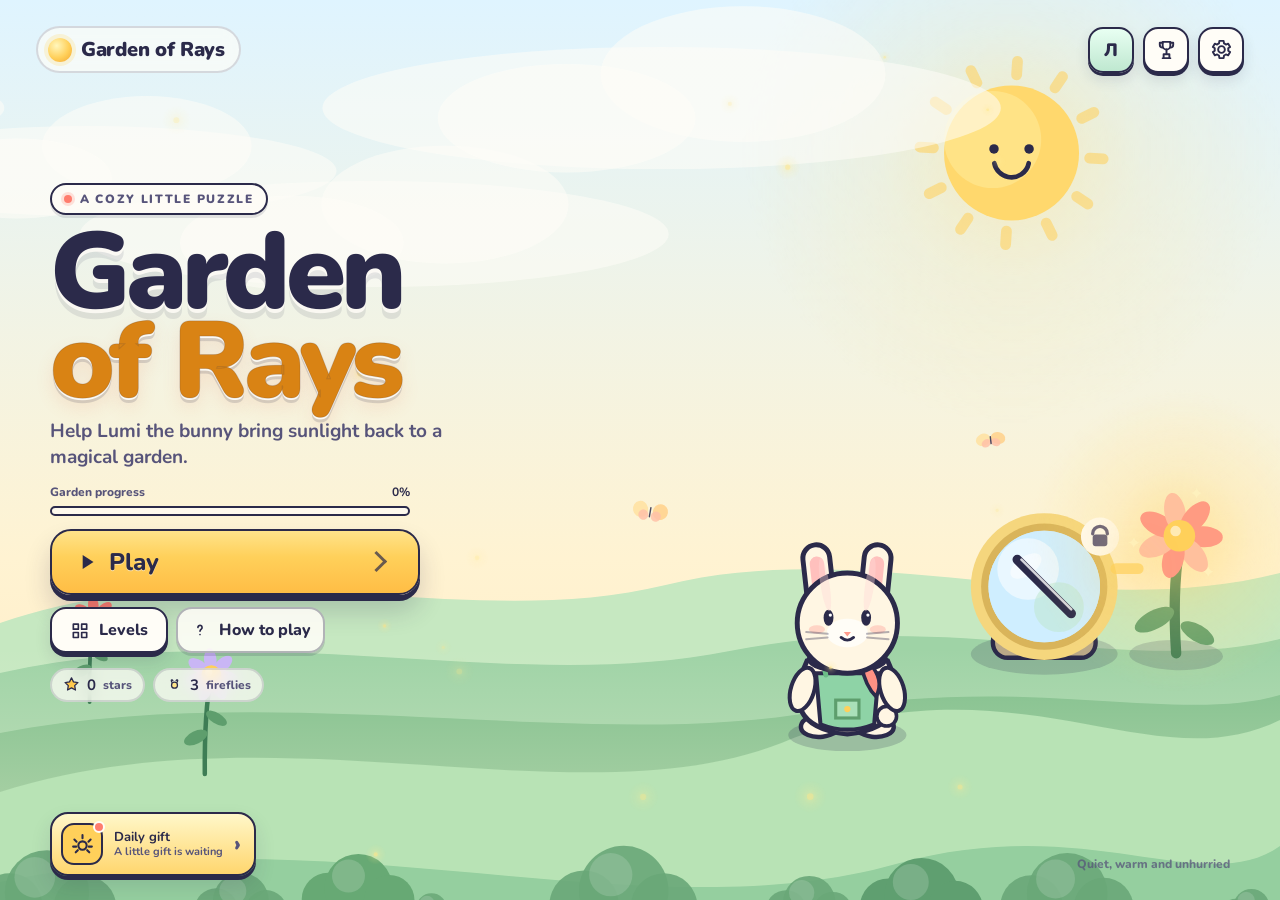
==== commit cfe6485f: "Expand Garden of Rays to 120 levels with endless mode Adds eight verified chapters, reproducible end" ====
--- a/index.html
+++ b/index.html
@@ -91,7 +91,7 @@
           </button>
           <div class="page-heading">
             <h2 id="levels-title">Садовые тропинки</h2>
-            <p id="levels-sub">40 уровней, 4 уголка сада</p>
+            <p id="levels-sub">120 уровней, 12 глав сада</p>
           </div>
           <div class="res-pill"><span class="stat-icon star-icon" aria-hidden="true"></span><strong id="levels-stars">0</strong></div>
         </header>
@@ -99,6 +99,7 @@
         <div class="level-grid" id="level-grid"></div>
         <footer class="levels-foot">
           <p id="levels-hint">Собирай звёзды за аккуратные решения.</p>
+          <button class="btn btn-soft btn-small" id="btn-endless">Бесконечный сад · 0</button>
           <button class="btn btn-soft btn-small" id="btn-levels-reward">
             <span class="stat-icon fly-icon" aria-hidden="true"></span>
             <span id="levels-reward-label">Смотреть рекламу · +5</span>
@@ -167,6 +168,8 @@
 
   <script src="assets/i18n.js"></script>
   <script src="assets/levels.js"></script>
+  <script src="assets/extra-levels.js"></script>
+  <script src="assets/endless.js"></script>
   <script src="assets/puzzle.js"></script>
   <script src="assets/render.js"></script>
   <script src="assets/audio.js"></script>
--- a/assets/style.css
+++ b/assets/style.css
@@ -790,9 +790,12 @@
   width: 100%;
   max-width: 920px;
   margin: 0 auto;
-  display: grid;
-  grid-template-columns: repeat(4, minmax(0, 1fr));
+  display: flex;
   gap: 8px;
+  overflow-x: auto;
+  overscroll-behavior-x: contain;
+  scrollbar-width: thin;
+  scroll-snap-type: x proximity;
 }
 
 .chapter-tab {
@@ -801,6 +804,8 @@
   justify-content: center;
   gap: 7px;
   min-height: 44px;
+  flex: 1 0 calc(25% - 6px);
+  min-width: 0;
   padding: 8px 10px;
   border: 2px solid rgba(43, 42, 74, 0.18);
   border-radius: 15px;
@@ -809,6 +814,7 @@
   font-weight: 900;
   color: var(--ink-soft);
   transition: transform 0.12s ease, background 0.12s ease, border-color 0.12s ease;
+  scroll-snap-align: start;
 }
 
 .chapter-tab:hover {
@@ -948,6 +954,14 @@
   align-items: center;
   justify-content: space-between;
   gap: 10px;
+}
+
+#btn-endless {
+  flex: 0 0 auto;
+}
+
+.levels-foot {
+  flex-wrap: wrap;
 }
 
 .levels-foot p {
@@ -1991,14 +2005,20 @@
   }
 
   .chapter-tabs {
-    grid-template-columns: repeat(2, minmax(0, 1fr));
+    display: flex;
     gap: 5px;
+    overscroll-behavior-x: contain;
   }
 
   .chapter-tab {
     min-height: 36px;
+    flex: 0 0 122px;
     font-size: 11px;
     border-radius: 11px;
+  }
+
+  .levels-foot #btn-endless {
+    white-space: nowrap;
   }
 
   .level-grid {
@@ -2013,9 +2033,22 @@
   }
 
   .levels-foot {
-    flex-direction: column;
-    align-items: stretch;
+    flex-direction: row;
+    flex-wrap: wrap;
+    justify-content: center;
+    align-items: center;
     gap: 6px;
+  }
+
+  .levels-foot #levels-hint {
+    flex: 1 1 100%;
+    text-align: center;
+  }
+
+  .levels-foot #btn-endless,
+  .levels-foot #btn-levels-reward {
+    flex: 1 1 calc(50% - 6px);
+    min-width: 0;
   }
 
   .levels-foot p {
